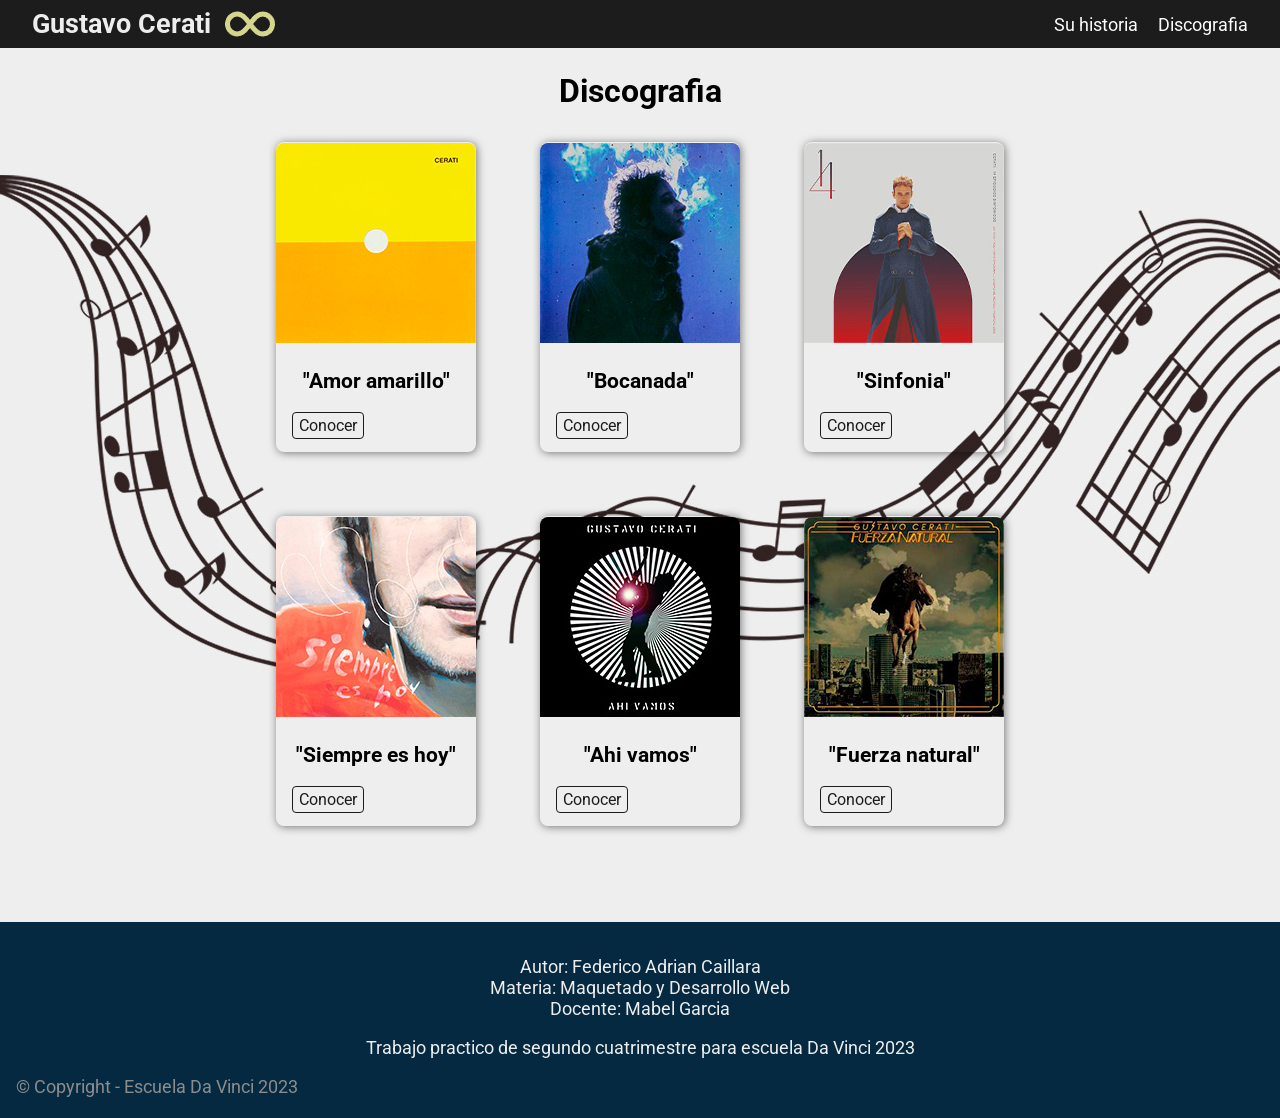
==== discografia.html @ 3ad64081 "First commit" ====
<!DOCTYPE html>
<html lang="es">
<head>
    <meta charset="UTF-8">
    <meta name="viewport" content="width=device-width, initial-scale=1.0">
    <link rel="stylesheet" href="./estilo/estilo.css">
    <title>Discografia - Gustavo Cerati</title>
</head>
<body>
    <div class="contenedor">
        <header class="headerDiscografia">
            <nav>
                <h1>Gustavo Cerati</h1>
                <ul>
                    <li>
                        <a href="index.html">Su historia</a>
                        <ul>
                            <li><a href=""></a></li>
                            <li><a href=""></a></li>
                            <li><a href=""></a></li>
                        </ul>
                    </li>
                    <li><a href="discografia.html">Discografia</a></li>
                </ul>
            </nav>
        </header>
        <main class="mainDiscografia">
            <h2>Discografia</h2>
            <ul class="contenedorAlbumes">
                <li id="a">
                    <div>
                        <a href="#"></a>
                        <a href="#a"><img src="./imagenes/amorAmarillo.jpg" alt="Album amor amarillo"></a>
                        <div class="info">
                            <h3>"Amor amarillo"</h3>
                            <a href="#a">Conocer</a>
                            <p>Amor amarillo es el primer álbum de estudio solista de la carrera de Gustavo Cerati, publicado el 1 de noviembre de 1993. La única presentación oficial del álbum fue un acústico hecho para la radio FM 100 en 1994, ya que Gustavo lo consideraba un disco íntimo.</p>
                            <iframe src="https://open.spotify.com/embed/album/75onhE4ne52iMHlVcpHUKR?utm_source=generator"  allowfullscreen="" allow="autoplay; clipboard-write; encrypted-media; fullscreen; picture-in-picture" loading="lazy"></iframe>
                        </div>
                    </div>  
                </li>
                <li id="b">
                    <div>
                        <a href="#"></a>
                        <a href="#b"><img src="./imagenes/bocanada.jpg" alt="Album bocanada"></a>
                        <div class="info">
                            <h3>"Bocanada"</h3>
                            <a href="#b">Conocer</a>        
                            <p>Bocanada es el segundo álbum de estudio solista del músico argentino Gustavo Cerati, el primero luego de la disolución del grupo musical Soda Stereo. Fue publicado el 28 de junio de 1999 a través del sello discográfico BMG Ariola.</p>
                            <iframe src="https://open.spotify.com/embed/album/2rIdWbXPjcq8K7BCccBhhC?utm_source=generator" allowfullscreen="" allow="autoplay; clipboard-write; encrypted-media; fullscreen; picture-in-picture" loading="lazy"></iframe>
                        </div>
                    </div>
                </li>
                <li id="c">
                    <div>
                        <a href="#"></a>
                        <a href="#c"><img src="./imagenes/sinfonica.jpg" alt="Disco de los 11 episodios sinfonicos"></a>
                        <div class="info">
                            <h3>"Sinfonia"</h3>
                            <a href="#a">Conocer</a>
                            <p>11 Episodios Sinfónicos es un disco en vivo grabado por Gustavo Cerati en el Teatro Avenida de Buenos Aires, en agosto de 2001. El concierto consistió en él cantando, mientras Alejandro Terán dirigía la orquesta.</p>
                            <iframe src="https://open.spotify.com/embed/playlist/75EXX4EDZRkNPL4ARH0SMT?utm_source=generator" allowfullscreen="" allow="autoplay; clipboard-write; encrypted-media; fullscreen; picture-in-picture" loading="lazy"></iframe>
                        </div>
                    </div>
                </li>
            </ul>
            <ul class="contenedorAlbumes">
                <li id="d">
                    <div>
                        <a class="close" href="#"></a>
                        <a href="#d"><img src="./imagenes/siempreEsHoy.jpg" alt="Album amor amarillo"></a>
                        <div class="info">
                            <h3>"Siempre es hoy"</h3>
                            <a href="#a">Conocer</a>
                            <p>Siempre es hoy es el tercer álbum de estudio como solista del músico de Argentina Gustavo Cerati, lanzado el 26 de noviembre de 2002, el mismo que al año siguiente sería nominado a los Premios Grammy en la categoría "mejor álbum latino de rock alternativo".</p>
                            <iframe src="https://open.spotify.com/embed/album/46Yq9oqsaZJb9ahoMk9iVd?utm_source=generator" allowfullscreen="" allow="autoplay; clipboard-write; encrypted-media; fullscreen; picture-in-picture" loading="lazy"></iframe>
                        </div>
                    </div>
                </li>
                <li id="e">
                    <div>
                        <a href="#"></a>
                        <a href="#e"><img src="./imagenes/ahiVamos.jpg" alt="Album ahi vamos"></a>
                        <div class="info">
                            <h3>"Ahi vamos"</h3>
                            <a href="#a">Conocer</a>
                            <p>Ahí vamos es el cuarto álbum de estudio como solista del músico artístico de Argentina Gustavo Cerati lanzado el 4 de abril de 2006 por Sony Music. El álbum obtuvo excelentes críticas y popularidad, especialmente en Argentina, Chile, Colombia y México.</p>
                            <iframe src="https://open.spotify.com/embed/album/7KHNK7l8peO0t95I1v7BmP?utm_source=generator" allowfullscreen="" allow="autoplay; clipboard-write; encrypted-media; fullscreen; picture-in-picture" loading="lazy"></iframe>
                        </div>
                    </div>
                </li>
                <li id="f">
                    <div>
                        <a href="#"></a>
                        <a href="#f"><img src="./imagenes/fuerzaNatural.jpg" alt="Album Fuerza natural"></a>
                        <div class="info">
                            <h3>"Fuerza natural"</h3>
                            <a href="#a">Conocer</a>
                            <p>Fuerza natural es el quinto y último álbum de estudio de Gustavo Cerati en su etapa como solista, lanzado el 1 de septiembre de 2009. El disco se caracteriza por un sonido folk con presencia de guitarras acústicas y mandolinas.</p>
                            <iframe src="https://open.spotify.com/embed/album/51wepZm3YvZfvFxiu7D5F8?utm_source=generator" allowfullscreen="" allow="autoplay; clipboard-write; encrypted-media; fullscreen; picture-in-picture" loading="lazy"></iframe>
                        </div>
                    </div>
                </li>
            </ul>
        </main>
        <footer>
            <div>
                <ul>
                    <li>Autor: Federico Adrian Caillara</li>
                    <li>Materia: Maquetado y Desarrollo Web</li>
                    <li>Docente: Mabel Garcia</li>
                </ul>
                <p>Trabajo practico de segundo cuatrimestre para escuela Da Vinci 2023</p>
            </div>
            <span>&copy; Copyright - Escuela Da Vinci 2023</span>
        </footer>
    </div>
</body>
</html>
---- estilo/estilo.css ----
/* GENERALES */

@import url('https://fonts.googleapis.com/css2?family=Poppins:wght@300;400;500;600;700;800;900&family=Roboto:ital,wght@0,100;0,300;0,400;0,500;0,700;1,300;1,400;1,500&display=swap');

body {
    background-color: #1c1c1c;
    margin: 0;
    padding: 0;
    box-sizing: border-box;
    font-size: 18px;
    font-family: 'Roboto', sans-serif;
}
nav {
    display: flex;
    align-items: center;
    justify-content: center;
    background-color: #1c1c1c;
    height: 48px;
}
ul {
    padding: 0;
}
nav ul li {
    display: inline;
    list-style: none;
    margin-left: 16px;
}
nav ul li ul{
    display: none;
    list-style: none;
}
nav ul li a{
    text-decoration: none;
    color: #fcfcfc;
    transition: all .3s;
}
nav ul li a:hover {
    color: #D6D58E;
}

.contenedor {
    width: 1280px;
    background-color: #ededed;
    margin: auto;
    box-sizing: border-box;
}
main {
    padding: 0 48px 0 48px;
}
h2 {
    text-align: center;
    font-size: 32px;
}
footer {
    background-color: #042940;
    height: 180px;
    padding: 16px 16px 0 16px;
    color: #ededed;
}
footer div ul li {
    list-style: none;
    text-align: center;
}
footer div p {
    text-align: center;
}
footer span {
    color: #8c8c8c;
}

/* INICIO */

.headerInicio {
    height: 100vh;
    background-color: #1c1c1c;
    background-image: url(../imagenes/bannerCerati2.jpg);
    background-repeat: no-repeat;
    border-bottom: #D6D58E solid 2px;
}
.headerInicio h1 {
    font-size: 0;
}
.section1 div div img, .section2 div div img {
    display: block;
    margin: 0 auto;
}
.section1 div div {
    margin-bottom: 16px;
}
.border1 {
    border-bottom: 1px solid;
}

/* DISCOGRAFIA */
.headerDiscografia nav {
    justify-content: space-between;
    align-items: center;
    padding: 0 32px 0 32px;
    background-image: url(../imagenes/infinite-regular-60.png);
    background-repeat: no-repeat;
    background-position: 220px;
}
.headerDiscografia nav h1{
    color: #ededed;
    margin: 0;
}
.mainDiscografia {
    padding: 24px 64px 64px 64px;
    background-image: url(../imagenes/fondoDiscografia.jpg);
}
.mainDiscografia h2{
    margin: 0;
}
.contenedorAlbumes{
    display: flex;
    justify-content: center;
    margin: 0;
}
.contenedorAlbumes h2 {
    font-size: 0;
}
.contenedorAlbumes li {
    display: flex;
    flex-direction: column;
    justify-content: center;
    list-style: none;
    border-radius: 8px;
    box-shadow: 1px 1px 8px rgba(0, 0, 0, 0.5);
    cursor: pointer;
    width: 200px;
    height:310px;
    margin: 32px;
}
.contenedorAlbumes li:hover {
    box-shadow: 1px 1px 12px rgba(0, 0, 0, 0.7);
}
.contenedorAlbumes li div img {
    border-radius: 8px 8px 0 0;
}
.contenedorAlbumes li div p{
    display: none;
}
.info a:first-of-type {
    color: #1c1c1c;
    border-radius: 4px;
    font-size: 16px;
    border: solid #1c1c1c 1px;
    padding: 3px 6px 3px 6px;
    text-decoration: none;
    transition: ease .3s;
}
.info a:hover {
    background-color: #1c1c1c;
    color: #fcfcfc;
}
.info {
    padding: 0 16px 16px 16px;
}
.info h3 {
    text-align: center;
}
.info div{
    display: flex;
}
iframe {
    display: none;
    width: 50%; 
    height: 352px; 
    border-radius:12px;
    border: none;
}
.contenedorAlbumes li:target {
    align-items: center;
    position: fixed;
    top: 0;
    left: 0;
    width: 100%;
    height: 100%;
    z-index: 2;
    background-color: rgba(0, 0, 0, 0.5);
    cursor: default;
    margin: 0;
    transition: none;
}
.contenedorAlbumes li:target > div {
    display: flex;
    flex-direction: column;
    width: 800px;
    background: #ededed;
    z-index: 1;
}
.contenedorAlbumes li:target > div img {
    display: none;
}
.contenedorAlbumes li:target > div p {
    text-align: center;
    display: block;
}
.contenedorAlbumes li:target > div a:first-child {
    background: url(../imagenes/close.png);
    background-repeat: none;
    width: 24px;
    height: 24px;
    margin: 8px 0 0 8px;
}
.contenedorAlbumes li:target > div div h3 {
    font-size: 24px;
    margin-top: 0;
}
.contenedorAlbumes li:target > div div a {
    display: none;
}
.contenedorAlbumes li:target > div div iframe {
    display: block;
    margin: 0 auto;
}
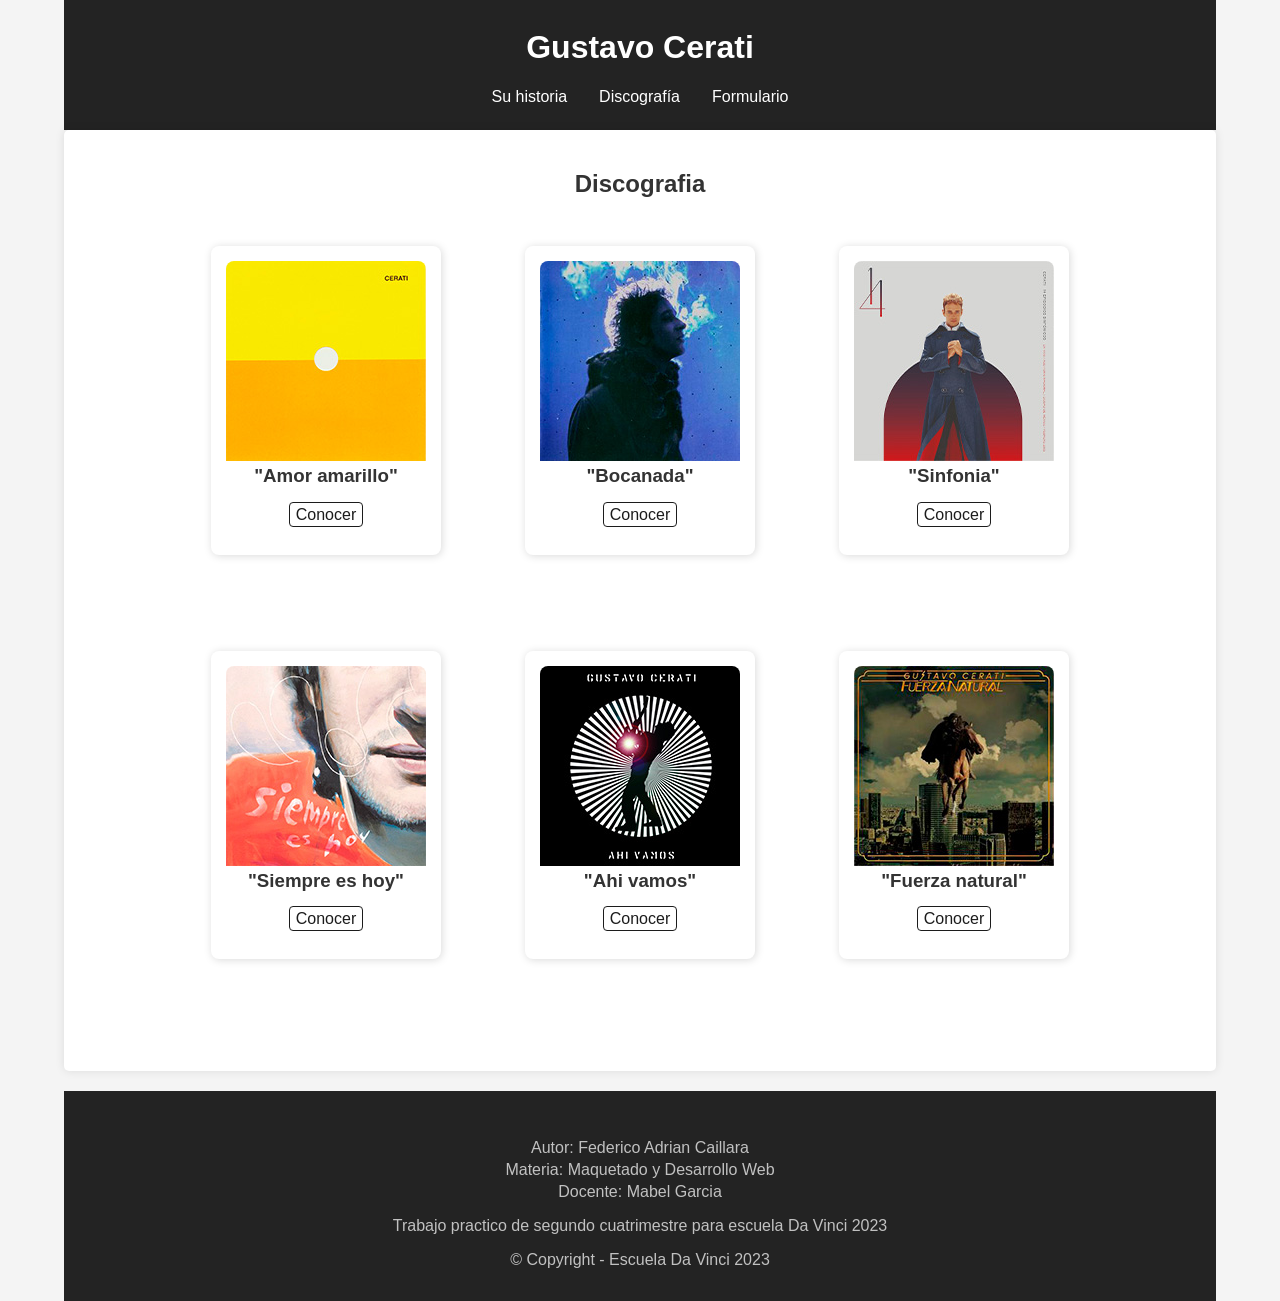
==== commit 7dd88992: "Cambios generales" ====
--- a/discografia.html
+++ b/discografia.html
@@ -8,19 +8,13 @@
 </head>
 <body>
     <div class="contenedor">
-        <header class="headerDiscografia">
+        <header class="headerInicio">
+            <h1>Gustavo Cerati</h1>
             <nav>
-                <h1>Gustavo Cerati</h1>
                 <ul>
-                    <li>
-                        <a href="index.html">Su historia</a>
-                        <ul>
-                            <li><a href=""></a></li>
-                            <li><a href=""></a></li>
-                            <li><a href=""></a></li>
-                        </ul>
-                    </li>
-                    <li><a href="discografia.html">Discografia</a></li>
+                    <li><a href="index.html">Su historia</a></li>
+                    <li><a href="discografia.html">Discografía</a></li>
+                    <li><a href="formulario.html">Formulario</a></li>
                 </ul>
             </nav>
         </header>
@@ -115,5 +109,11 @@
             <span>&copy; Copyright - Escuela Da Vinci 2023</span>
         </footer>
     </div>
+    <script>
+        document.querySelector('.nav-toggle').addEventListener('click', function() {
+            document.querySelector('nav ul').classList.toggle('active');
+        });
+    </script>
+    
 </body>
 </html>
--- a/estilo/estilo.css
+++ b/estilo/estilo.css
@@ -2,119 +2,152 @@
 
 @import url('https://fonts.googleapis.com/css2?family=Poppins:wght@300;400;500;600;700;800;900&family=Roboto:ital,wght@0,100;0,300;0,400;0,500;0,700;1,300;1,400;1,500&display=swap');
 
+/* Estilos generales */
 body {
-    background-color: #1c1c1c;
+    font-family: Arial, sans-serif;
     margin: 0;
     padding: 0;
-    box-sizing: border-box;
-    font-size: 18px;
-    font-family: 'Roboto', sans-serif;
-}
-nav {
-    display: flex;
+    background-color: #f4f4f4;
+    color: #333;
+}
+
+.contenedor {
+    width: 90%;
+    max-width: 1200px;
+    margin: 0 auto;
+}
+@media(max-width: 768px) {
+    .contenedor {
+        width: 100%;
+    }
+}
+
+/* Header */
+header {
+    background: #232323;
+    color: #fff;
+    padding: 8px;
+    text-align: center;
+}
+
+header nav ul {
+    list-style: none;
+    padding: 0;
+    display: flex;
+    justify-content: center;
+    flex-wrap: wrap;
+}
+
+header nav ul li {
+    margin: 0 16px;
+}
+
+header nav ul li a {
+    color: white;
+    text-decoration: none;
+}
+
+/* Index */
+.banner {
+    height: 100%;
+    width: 100%;
+}
+.banner img {
+    width: 100%;
+}
+main {
+    display: flex;
+    flex-direction: column;
     align-items: center;
-    justify-content: center;
-    background-color: #1c1c1c;
-    height: 48px;
-}
-ul {
-    padding: 0;
-}
-nav ul li {
-    display: inline;
-    list-style: none;
-    margin-left: 16px;
-}
-nav ul li ul{
-    display: none;
-    list-style: none;
-}
-nav ul li a{
-    text-decoration: none;
-    color: #fcfcfc;
-    transition: all .3s;
-}
-nav ul li a:hover {
-    color: #D6D58E;
-}
-
-.contenedor {
-    width: 1280px;
-    background-color: #ededed;
-    margin: auto;
-    box-sizing: border-box;
-}
-main {
-    padding: 0 48px 0 48px;
-}
-h2 {
-    text-align: center;
-    font-size: 32px;
-}
-footer {
-    background-color: #042940;
-    height: 180px;
-    padding: 16px 16px 0 16px;
-    color: #ededed;
-}
-footer div ul li {
-    list-style: none;
-    text-align: center;
-}
-footer div p {
-    text-align: center;
-}
-footer span {
-    color: #8c8c8c;
-}
-
-/* INICIO */
-
-.headerInicio {
-    height: 100vh;
-    background-color: #1c1c1c;
-    background-image: url(../imagenes/bannerCerati2.jpg);
-    background-repeat: no-repeat;
-    border-bottom: #D6D58E solid 2px;
-}
-.headerInicio h1 {
-    font-size: 0;
-}
-.section1 div div img, .section2 div div img {
-    display: block;
-    margin: 0 auto;
-}
-.section1 div div {
-    margin-bottom: 16px;
-}
-.border1 {
-    border-bottom: 1px solid;
-}
-
-/* DISCOGRAFIA */
-.headerDiscografia nav {
-    justify-content: space-between;
+    background: white;
+    border-radius: 5px;
+    box-shadow: 0 0 10px rgba(0, 0, 0, 0.1);
+}
+main h3, main h4 {
+    margin-top: 0;
+}
+.section1, .section2{
+    width: 80%;
+    padding: 24px;
+}   
+
+.cardSection {
+    padding: 16px;
+    background-color: #efefef;
+    margin-top: 16px;
+}
+
+@media(max-width: 768px) {
+    .section1 img, .section2 img{
+        width: 100%;
+    }    
+}
+
+.containerImg {
+    display: flex;
     align-items: center;
-    padding: 0 32px 0 32px;
-    background-image: url(../imagenes/infinite-regular-60.png);
-    background-repeat: no-repeat;
-    background-position: 220px;
-}
-.headerDiscografia nav h1{
-    color: #ededed;
-    margin: 0;
-}
+    justify-content: center;
+}
+
+/* Sección de discografía */
+.contenedorAlbumes {
+    display: flex;
+    flex-wrap: wrap;
+    gap: 20px;
+    justify-content: center;
+    padding: 0;
+}
+
+.contenedorAlbumes li {
+    list-style: none;
+    background: #fff;
+    padding: 15px;
+    border-radius: 5px;
+    text-align: center;
+    width: 250px;
+    box-shadow: 0 0 5px rgba(0, 0, 0, 0.1);
+}
+
+.contenedorAlbumes img {
+    max-width: 100%;
+    border-radius: 5px;
+}
+
+/* Formulario */
+form {
+    display: flex;
+    flex-direction: column;
+    gap: 10px;
+}
+
+form input, form button {
+    padding: 10px;
+    border: 1px solid #ccc;
+    border-radius: 5px;
+}
+
+form button {
+    background: #000;
+    color: white;
+    cursor: pointer;
+}
+
+form button:hover {
+    background: #444;
+}
+
+/* Discografia */
 .mainDiscografia {
     padding: 24px 64px 64px 64px;
-    background-image: url(../imagenes/fondoDiscografia.jpg);
 }
 .mainDiscografia h2{
-    margin: 0;
-}
-.contenedorAlbumes{
-    display: flex;
-    justify-content: center;
-    margin: 0;
+    margin: 16px 0 0 0;
+    text-align: center;
+}
+@media(max-width: 768px) {
+    .mainDiscografia h2{
+        margin: 16px 0 32px 0;
+    }
 }
 .contenedorAlbumes h2 {
     font-size: 0;
@@ -125,14 +158,19 @@
     justify-content: center;
     list-style: none;
     border-radius: 8px;
-    box-shadow: 1px 1px 8px rgba(0, 0, 0, 0.5);
+    box-shadow: 1px 1px 8px rgba(0, 0, 0, 0.15);
     cursor: pointer;
     width: 200px;
-    height:310px;
     margin: 32px;
+    transition: all .3s;
+}
+@media(max-width: 768px) {
+    .contenedorAlbumes li {
+        margin: 0;
+    }
 }
 .contenedorAlbumes li:hover {
-    box-shadow: 1px 1px 12px rgba(0, 0, 0, 0.7);
+    box-shadow: 1px 1px 12px rgba(0, 0, 0, 0.2);
 }
 .contenedorAlbumes li div img {
     border-radius: 8px 8px 0 0;
@@ -170,7 +208,6 @@
     border: none;
 }
 .contenedorAlbumes li:target {
-    align-items: center;
     position: fixed;
     top: 0;
     left: 0;
@@ -181,11 +218,15 @@
     cursor: default;
     margin: 0;
     transition: none;
+    display: flex;
+    padding: 0;
+    border-radius: 0;
+    align-items: center;
 }
 .contenedorAlbumes li:target > div {
     display: flex;
     flex-direction: column;
-    width: 800px;
+    width: 80%;
     background: #ededed;
     z-index: 1;
 }
@@ -214,5 +255,27 @@
     display: block;
     margin: 0 auto;
 }
-
-
+@media(max-width: 768px) {
+    .contenedorAlbumes li:target > div div iframe {
+        width: 100%;
+    }
+}
+
+
+/* Footer */
+footer {
+    text-align: center;
+    padding: 32px;
+    background: #232323;
+    color: #c1c1c1;
+    margin-top: 20px;
+}
+
+footer ul {
+    list-style: none;
+    padding: 0;
+}
+
+footer ul li {
+    margin-bottom: 4px;
+}
